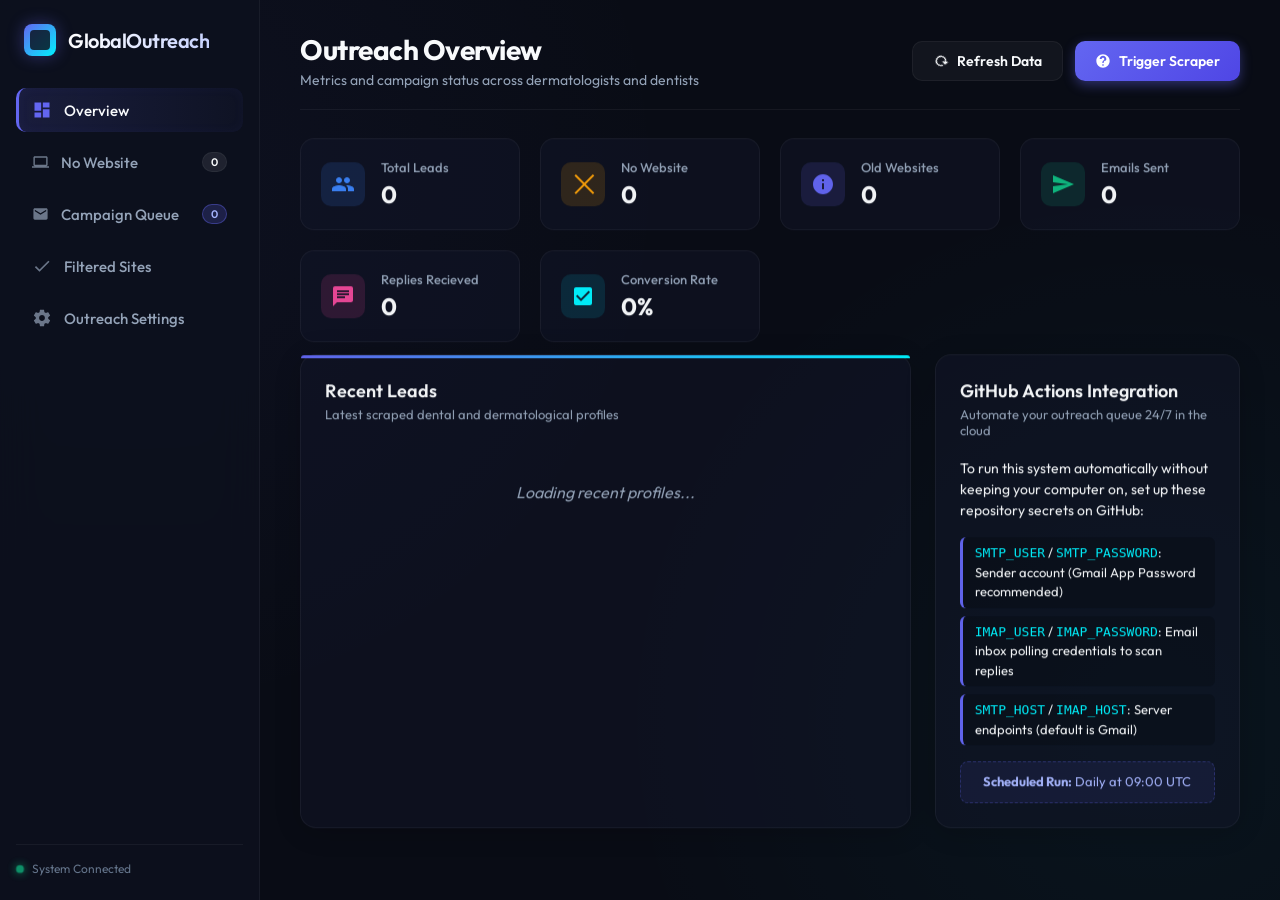
==== index.html @ 36864f91 "fix: add root index.html redirect for GitHub Pages" ====
<!DOCTYPE html>
<html lang="en">
<head>
    <meta charset="UTF-8">
    <meta http-equiv="refresh" content="0; url=global-outreach/dashboard.html">
    <title>Global Lead Outreach Dashboard</title>
    <style>
        body { background: #0b0f1a; color: #a0aec0; font-family: sans-serif;
               display: flex; align-items: center; justify-content: center; height: 100vh; margin: 0; }
        a { color: #7c6af7; }
    </style>
</head>
<body>
    <p>Loading dashboard… <a href="global-outreach/dashboard.html">click here if not redirected</a></p>
</body>
</html>
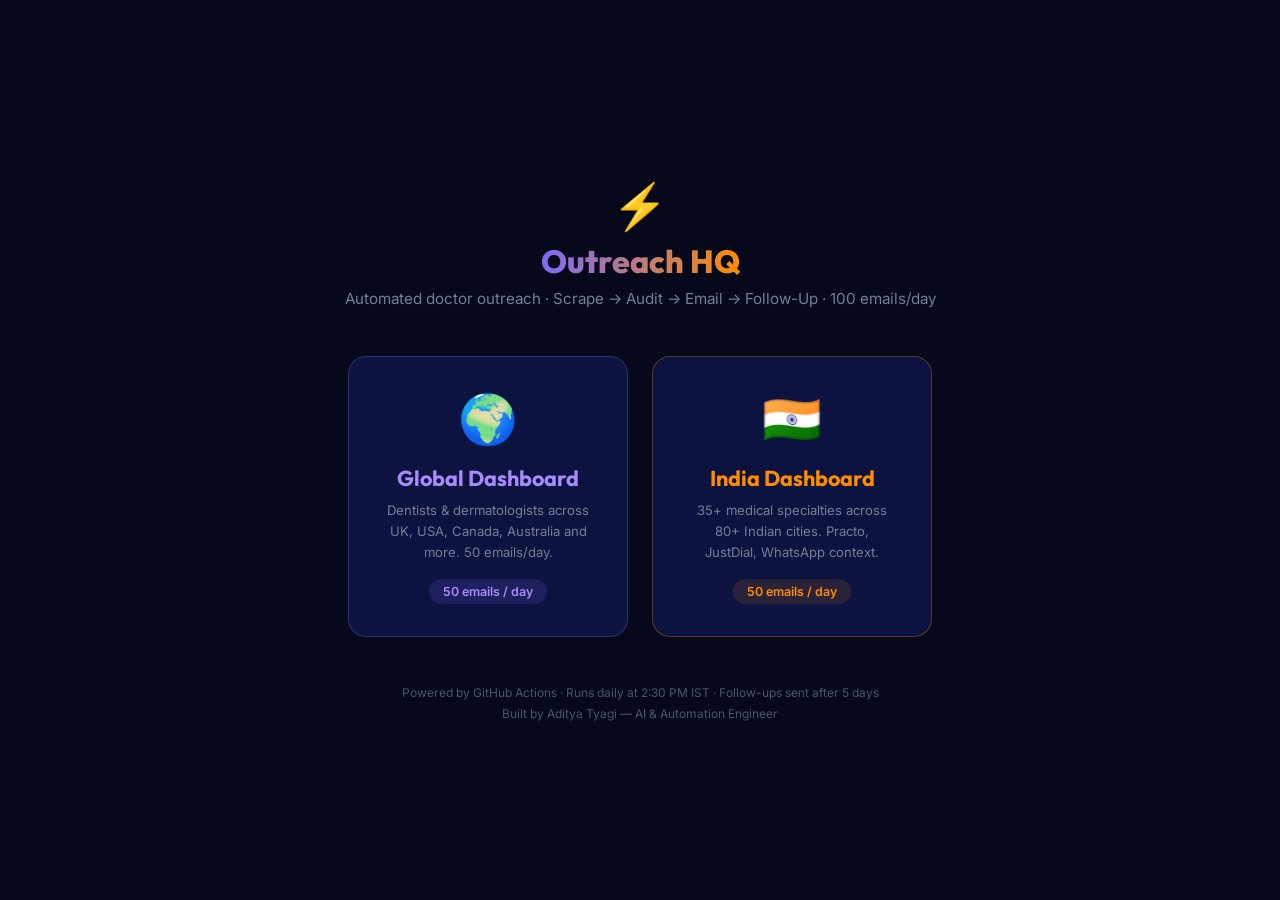
==== commit a3972ecb: "feat: add India doctor outreach system + follow-up engine - india-outreach/: full new module for all" ====
--- a/index.html
+++ b/index.html
@@ -1,16 +1,113 @@
 <!DOCTYPE html>
 <html lang="en">
 <head>
-    <meta charset="UTF-8">
-    <meta http-equiv="refresh" content="0; url=global-outreach/dashboard.html">
-    <title>Global Lead Outreach Dashboard</title>
-    <style>
-        body { background: #0b0f1a; color: #a0aec0; font-family: sans-serif;
-               display: flex; align-items: center; justify-content: center; height: 100vh; margin: 0; }
-        a { color: #7c6af7; }
-    </style>
+  <meta charset="UTF-8">
+  <meta name="viewport" content="width=device-width, initial-scale=1.0">
+  <title>Outreach HQ — Global & India Dashboards</title>
+  <link rel="preconnect" href="https://fonts.googleapis.com">
+  <link href="https://fonts.googleapis.com/css2?family=Outfit:wght@400;600;700;800&family=Inter:wght@400;500&display=swap" rel="stylesheet">
+  <style>
+    *, *::before, *::after { box-sizing: border-box; margin: 0; padding: 0; }
+    body {
+      background: #06091a;
+      color: #e2e8f0;
+      font-family: 'Inter', sans-serif;
+      min-height: 100vh;
+      display: flex;
+      flex-direction: column;
+      align-items: center;
+      justify-content: center;
+      padding: 24px;
+    }
+    .logo { font-size: 2.8rem; margin-bottom: 8px; }
+    h1 {
+      font-family: 'Outfit', sans-serif;
+      font-size: 2rem;
+      font-weight: 800;
+      background: linear-gradient(90deg, #7c6af7, #FF8C00);
+      -webkit-background-clip: text;
+      -webkit-text-fill-color: transparent;
+      margin-bottom: 8px;
+    }
+    .subtitle { color: #718096; font-size: 0.95rem; margin-bottom: 48px; text-align: center; }
+
+    .cards {
+      display: flex;
+      gap: 24px;
+      flex-wrap: wrap;
+      justify-content: center;
+      max-width: 700px;
+    }
+    .card {
+      background: #0d1340;
+      border: 1px solid rgba(255,255,255,0.08);
+      border-radius: 18px;
+      padding: 32px 36px;
+      text-align: center;
+      text-decoration: none;
+      color: inherit;
+      width: 280px;
+      transition: transform 0.2s ease, border-color 0.2s ease, box-shadow 0.2s ease;
+      cursor: pointer;
+    }
+    .card:hover {
+      transform: translateY(-4px);
+      box-shadow: 0 16px 40px rgba(0,0,0,0.5);
+    }
+    .card.global { border-color: rgba(124,106,247,0.3); }
+    .card.global:hover { border-color: #7c6af7; box-shadow: 0 16px 40px rgba(124,106,247,0.2); }
+    .card.india  { border-color: rgba(255,140,0,0.3); }
+    .card.india:hover  { border-color: #FF8C00; box-shadow: 0 16px 40px rgba(255,140,0,0.2); }
+
+    .card-icon { font-size: 3rem; margin-bottom: 16px; }
+    .card h2 {
+      font-family: 'Outfit', sans-serif;
+      font-size: 1.35rem;
+      font-weight: 700;
+      margin-bottom: 8px;
+    }
+    .card.global h2 { color: #a78bfa; }
+    .card.india  h2 { color: #FF8C00; }
+    .card p { font-size: 0.82rem; color: #718096; line-height: 1.6; }
+    .card .pill {
+      display: inline-block;
+      margin-top: 16px;
+      padding: 5px 14px;
+      border-radius: 20px;
+      font-size: 0.78rem;
+      font-weight: 600;
+    }
+    .card.global .pill { background: rgba(124,106,247,0.15); color: #a78bfa; }
+    .card.india  .pill { background: rgba(255,140,0,0.12); color: #FF8C00; }
+
+    .footer { margin-top: 48px; font-size: 0.75rem; color: #4a5568; text-align: center; }
+    .footer a { color: #718096; }
+  </style>
 </head>
 <body>
-    <p>Loading dashboard… <a href="global-outreach/dashboard.html">click here if not redirected</a></p>
+  <div class="logo">⚡</div>
+  <h1>Outreach HQ</h1>
+  <p class="subtitle">Automated doctor outreach · Scrape → Audit → Email → Follow-Up · 100 emails/day</p>
+
+  <div class="cards">
+    <a href="global-outreach/dashboard.html" class="card global">
+      <div class="card-icon">🌍</div>
+      <h2>Global Dashboard</h2>
+      <p>Dentists & dermatologists across UK, USA, Canada, Australia and more. 50 emails/day.</p>
+      <span class="pill">50 emails / day</span>
+    </a>
+
+    <a href="india-outreach/dashboard.html" class="card india">
+      <div class="card-icon">🇮🇳</div>
+      <h2>India Dashboard</h2>
+      <p>35+ medical specialties across 80+ Indian cities. Practo, JustDial, WhatsApp context.</p>
+      <span class="pill">50 emails / day</span>
+    </a>
+  </div>
+
+  <div class="footer">
+    <p>Powered by GitHub Actions · Runs daily at 2:30 PM IST · Follow-ups sent after 5 days</p>
+    <p style="margin-top:6px">Built by Aditya Tyagi — AI & Automation Engineer</p>
+  </div>
 </body>
 </html>
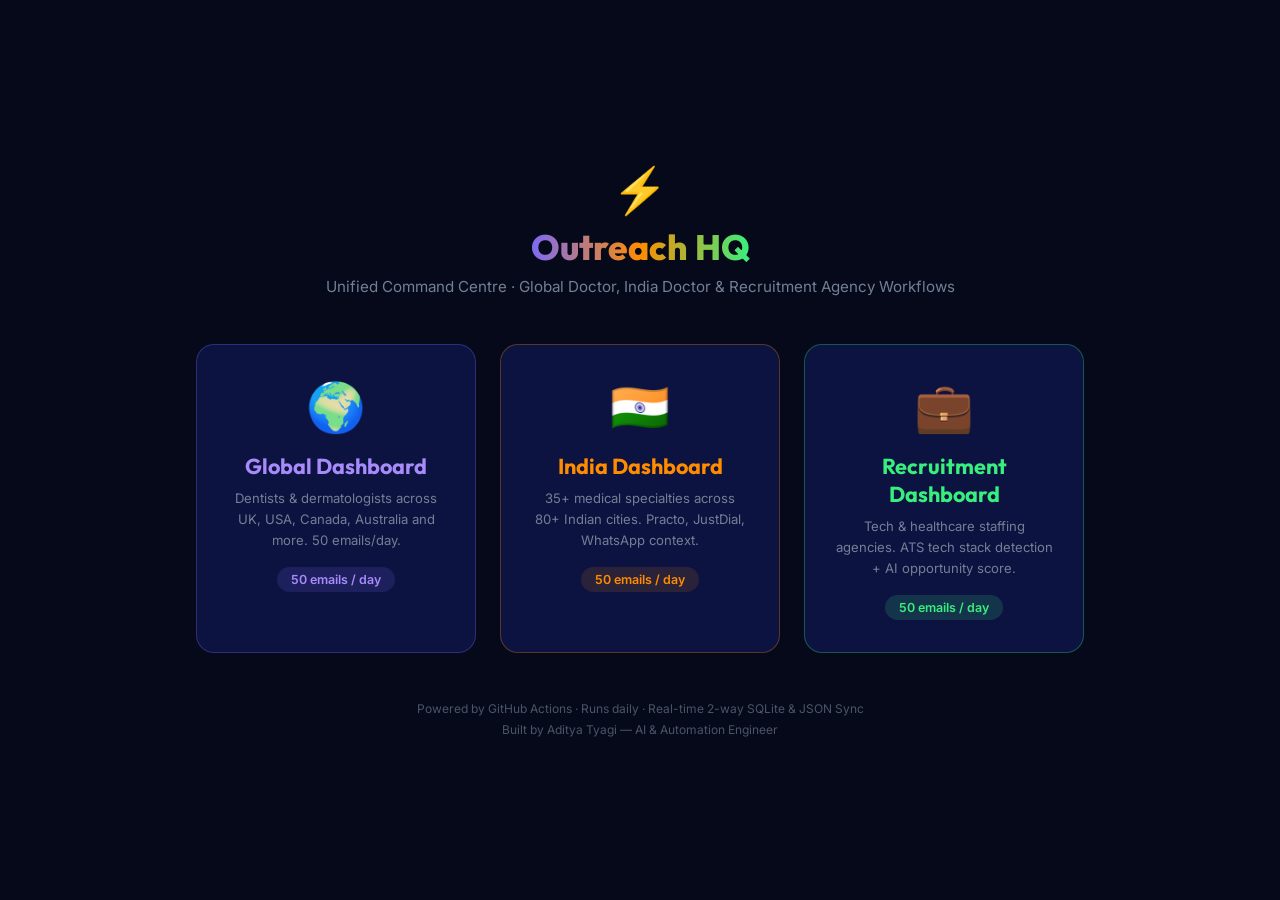
==== commit 9210dde3: "fix: sync dashboards, fix GitHub Actions daily timeouts, add India server and master navigation" ====
--- a/index.html
+++ b/index.html
@@ -3,7 +3,7 @@
 <head>
   <meta charset="UTF-8">
   <meta name="viewport" content="width=device-width, initial-scale=1.0">
-  <title>Outreach HQ — Global & India Dashboards</title>
+  <title>Outreach HQ — Unified Command Centre</title>
   <link rel="preconnect" href="https://fonts.googleapis.com">
   <link href="https://fonts.googleapis.com/css2?family=Outfit:wght@400;600;700;800&family=Inter:wght@400;500&display=swap" rel="stylesheet">
   <style>
@@ -22,9 +22,9 @@
     .logo { font-size: 2.8rem; margin-bottom: 8px; }
     h1 {
       font-family: 'Outfit', sans-serif;
-      font-size: 2rem;
+      font-size: 2.2rem;
       font-weight: 800;
-      background: linear-gradient(90deg, #7c6af7, #FF8C00);
+      background: linear-gradient(90deg, #7c6af7, #FF8C00, #38ef7d);
       -webkit-background-clip: text;
       -webkit-text-fill-color: transparent;
       margin-bottom: 8px;
@@ -36,13 +36,13 @@
       gap: 24px;
       flex-wrap: wrap;
       justify-content: center;
-      max-width: 700px;
+      max-width: 960px;
     }
     .card {
       background: #0d1340;
       border: 1px solid rgba(255,255,255,0.08);
       border-radius: 18px;
-      padding: 32px 36px;
+      padding: 32px 30px;
       text-align: center;
       text-decoration: none;
       color: inherit;
@@ -58,6 +58,8 @@
     .card.global:hover { border-color: #7c6af7; box-shadow: 0 16px 40px rgba(124,106,247,0.2); }
     .card.india  { border-color: rgba(255,140,0,0.3); }
     .card.india:hover  { border-color: #FF8C00; box-shadow: 0 16px 40px rgba(255,140,0,0.2); }
+    .card.recruitment { border-color: rgba(56,239,125,0.3); }
+    .card.recruitment:hover { border-color: #38ef7d; box-shadow: 0 16px 40px rgba(56,239,125,0.2); }
 
     .card-icon { font-size: 3rem; margin-bottom: 16px; }
     .card h2 {
@@ -68,6 +70,7 @@
     }
     .card.global h2 { color: #a78bfa; }
     .card.india  h2 { color: #FF8C00; }
+    .card.recruitment h2 { color: #38ef7d; }
     .card p { font-size: 0.82rem; color: #718096; line-height: 1.6; }
     .card .pill {
       display: inline-block;
@@ -79,6 +82,7 @@
     }
     .card.global .pill { background: rgba(124,106,247,0.15); color: #a78bfa; }
     .card.india  .pill { background: rgba(255,140,0,0.12); color: #FF8C00; }
+    .card.recruitment .pill { background: rgba(56,239,125,0.15); color: #38ef7d; }
 
     .footer { margin-top: 48px; font-size: 0.75rem; color: #4a5568; text-align: center; }
     .footer a { color: #718096; }
@@ -87,7 +91,7 @@
 <body>
   <div class="logo">⚡</div>
   <h1>Outreach HQ</h1>
-  <p class="subtitle">Automated doctor outreach · Scrape → Audit → Email → Follow-Up · 100 emails/day</p>
+  <p class="subtitle">Unified Command Centre · Global Doctor, India Doctor & Recruitment Agency Workflows</p>
 
   <div class="cards">
     <a href="global-outreach/dashboard.html" class="card global">
@@ -103,10 +107,17 @@
       <p>35+ medical specialties across 80+ Indian cities. Practo, JustDial, WhatsApp context.</p>
       <span class="pill">50 emails / day</span>
     </a>
+
+    <a href="../recruitment-leads-system/dashboard.html" class="card recruitment">
+      <div class="card-icon">💼</div>
+      <h2>Recruitment Dashboard</h2>
+      <p>Tech & healthcare staffing agencies. ATS tech stack detection + AI opportunity score.</p>
+      <span class="pill">50 emails / day</span>
+    </a>
   </div>
 
   <div class="footer">
-    <p>Powered by GitHub Actions · Runs daily at 2:30 PM IST · Follow-ups sent after 5 days</p>
+    <p>Powered by GitHub Actions · Runs daily · Real-time 2-way SQLite & JSON Sync</p>
     <p style="margin-top:6px">Built by Aditya Tyagi — AI & Automation Engineer</p>
   </div>
 </body>
